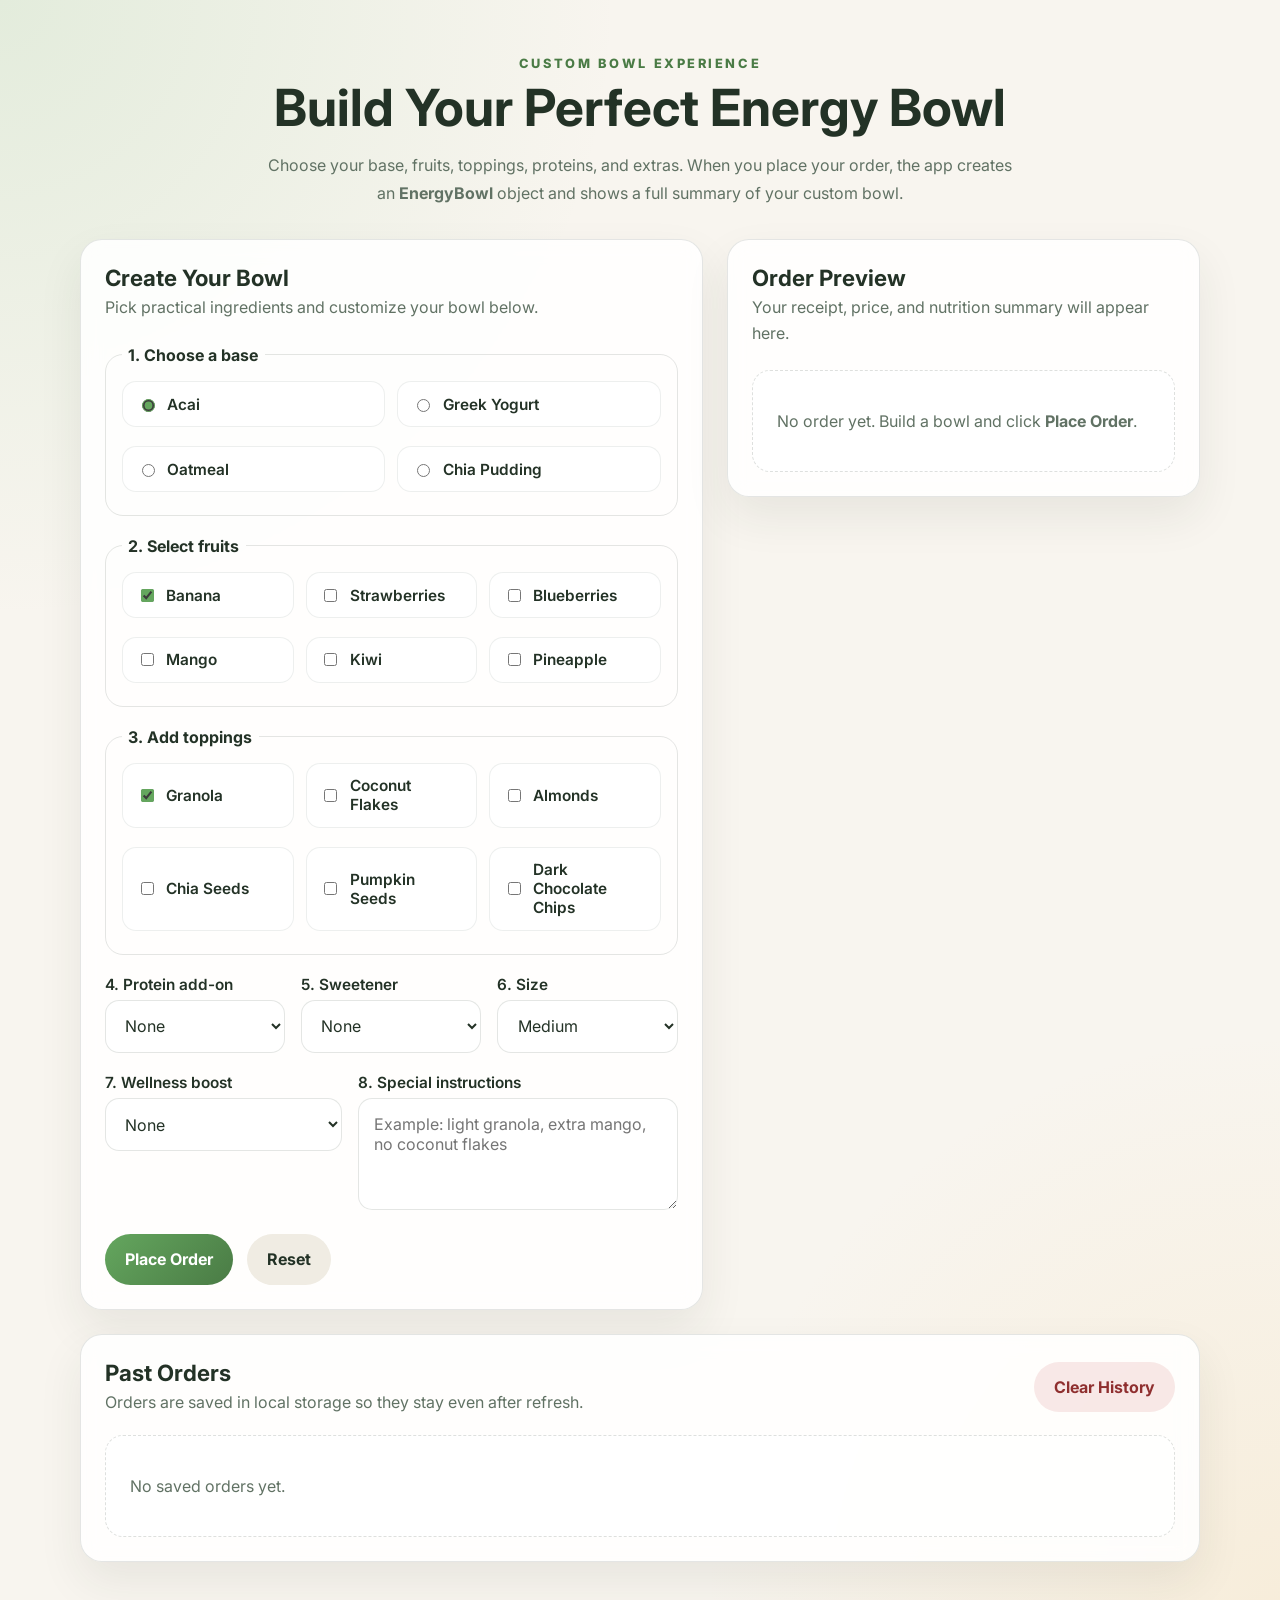
==== energy bowl builder/index.html @ dab5ef54 "Added Bowl Builder" ====
<!DOCTYPE html>
<html lang="en">
<head>
  <meta charset="UTF-8" />
  <meta name="viewport" content="width=device-width, initial-scale=1.0" />
  <title>Energy Bowl Builder</title>
  <link rel="preconnect" href="https://fonts.googleapis.com" />
  <link rel="preconnect" href="https://fonts.gstatic.com" crossorigin />
  <link href="https://fonts.googleapis.com/css2?family=Inter:wght@400;500;600;700;800&display=swap" rel="stylesheet" />
  <link rel="stylesheet" href="styles.css" />
</head>
<body>
  <header class="hero">
    <div class="hero__content wrapper">
      <p class="eyebrow">Custom Bowl Experience</p>
      <h1>Build Your Perfect Energy Bowl</h1>
      <p class="hero__text">
        Choose your base, fruits, toppings, proteins, and extras. When you place your order,
        the app creates an <strong>EnergyBowl</strong> object and shows a full summary of your custom bowl.
      </p>
    </div>
  </header>

  <main class="wrapper main-grid">
    <section class="panel form-panel" aria-labelledby="order-form-heading">
      <div class="panel__header">
        <h2 id="order-form-heading">Create Your Bowl</h2>
        <p>Pick practical ingredients and customize your bowl below.</p>
      </div>

      <form id="bowlForm" class="order-form">
        <fieldset>
          <legend>1. Choose a base</legend>
          <div class="options-grid options-grid--two">
            <label class="choice-card">
              <input type="radio" name="base" value="Acai" checked />
              <span>Acai</span>
            </label>
            <label class="choice-card">
              <input type="radio" name="base" value="Greek Yogurt" />
              <span>Greek Yogurt</span>
            </label>
            <label class="choice-card">
              <input type="radio" name="base" value="Oatmeal" />
              <span>Oatmeal</span>
            </label>
            <label class="choice-card">
              <input type="radio" name="base" value="Chia Pudding" />
              <span>Chia Pudding</span>
            </label>
          </div>
        </fieldset>

        <fieldset>
          <legend>2. Select fruits</legend>
          <div class="options-grid">
            <label><input type="checkbox" name="fruits" value="Banana" checked /> Banana</label>
            <label><input type="checkbox" name="fruits" value="Strawberries" /> Strawberries</label>
            <label><input type="checkbox" name="fruits" value="Blueberries" /> Blueberries</label>
            <label><input type="checkbox" name="fruits" value="Mango" /> Mango</label>
            <label><input type="checkbox" name="fruits" value="Kiwi" /> Kiwi</label>
            <label><input type="checkbox" name="fruits" value="Pineapple" /> Pineapple</label>
          </div>
        </fieldset>

        <fieldset>
          <legend>3. Add toppings</legend>
          <div class="options-grid">
            <label><input type="checkbox" name="toppings" value="Granola" checked /> Granola</label>
            <label><input type="checkbox" name="toppings" value="Coconut Flakes" /> Coconut Flakes</label>
            <label><input type="checkbox" name="toppings" value="Almonds" /> Almonds</label>
            <label><input type="checkbox" name="toppings" value="Chia Seeds" /> Chia Seeds</label>
            <label><input type="checkbox" name="toppings" value="Pumpkin Seeds" /> Pumpkin Seeds</label>
            <label><input type="checkbox" name="toppings" value="Dark Chocolate Chips" /> Dark Chocolate Chips</label>
          </div>
        </fieldset>

        <div class="form-row three-col">
          <div>
            <label for="protein">4. Protein add-on</label>
            <select id="protein" name="protein">
              <option value="None">None</option>
              <option value="Vanilla Protein">Vanilla Protein</option>
              <option value="Chocolate Protein">Chocolate Protein</option>
              <option value="Peanut Butter">Peanut Butter</option>
              <option value="Almond Butter">Almond Butter</option>
            </select>
          </div>

          <div>
            <label for="sweetener">5. Sweetener</label>
            <select id="sweetener" name="sweetener">
              <option value="None">None</option>
              <option value="Honey">Honey</option>
              <option value="Maple Syrup">Maple Syrup</option>
              <option value="Agave">Agave</option>
              <option value="Stevia">Stevia</option>
            </select>
          </div>

          <div>
            <label for="size">6. Size</label>
            <select id="size" name="size">
              <option value="Small">Small</option>
              <option value="Medium" selected>Medium</option>
              <option value="Large">Large</option>
            </select>
          </div>
        </div>

        <div class="form-row two-col">
          <div>
            <label for="boost">7. Wellness boost</label>
            <select id="boost" name="boost">
              <option value="None">None</option>
              <option value="Matcha">Matcha</option>
              <option value="Collagen">Collagen</option>
              <option value="Flax">Flax</option>
              <option value="Cacao Nibs">Cacao Nibs</option>
            </select>
          </div>

          <div>
            <label for="instructions">8. Special instructions</label>
            <textarea id="instructions" name="instructions" rows="4" placeholder="Example: light granola, extra mango, no coconut flakes"></textarea>
          </div>
        </div>

        <div class="button-row">
          <button type="submit" class="btn btn--primary">Place Order</button>
          <button type="reset" class="btn btn--secondary" id="resetBtn">Reset</button>
        </div>
      </form>
    </section>

    <aside class="panel output-panel" aria-labelledby="receipt-heading">
      <div class="panel__header">
        <h2 id="receipt-heading">Order Preview</h2>
        <p>Your receipt, price, and nutrition summary will appear here.</p>
      </div>

      <div id="orderOutput" class="empty-state">
        <p>No order yet. Build a bowl and click <strong>Place Order</strong>.</p>
      </div>
    </aside>
  </main>

  <section class="wrapper history-section">
    <div class="panel">
      <div class="panel__header history-header">
        <div>
          <h2>Past Orders</h2>
          <p>Orders are saved in local storage so they stay even after refresh.</p>
        </div>
        <button class="btn btn--danger" id="clearHistoryBtn" type="button">Clear History</button>
      </div>
      <div id="pastOrders" class="history-list empty-state">
        <p>No saved orders yet.</p>
      </div>
    </div>
  </section>

  <script src="script.js"></script>
</body>
</html>
---- energy bowl builder/styles.css ----
:root {
  --bg: #f8f5ef;
  --panel: rgba(255, 255, 255, 0.88);
  --panel-border: rgba(32, 55, 41, 0.12);
  --text: #233226;
  --muted: #617264;
  --accent: #64a65e;
  --accent-dark: #4a7b45;
  --secondary: #f0ece3;
  --danger: #c44d4d;
  --shadow: 0 20px 45px rgba(32, 55, 41, 0.08);
  --radius: 22px;
}

* {
  box-sizing: border-box;
}

html {
  scroll-behavior: smooth;
}

body {
  margin: 0;
  font-family: "Inter", Arial, sans-serif;
  color: var(--text);
  background:
    radial-gradient(circle at top left, rgba(132, 195, 133, 0.18), transparent 30%),
    radial-gradient(circle at bottom right, rgba(242, 200, 124, 0.18), transparent 28%),
    var(--bg);
}

img {
  max-width: 100%;
  display: block;
}

.wrapper {
  width: min(1120px, calc(100% - 2rem));
  margin: 0 auto;
}

.hero {
  padding: 3.5rem 0 2rem;
}

.hero__content {
  text-align: center;
}

.eyebrow {
  margin: 0 0 0.65rem;
  text-transform: uppercase;
  letter-spacing: 0.2em;
  font-size: 0.8rem;
  font-weight: 800;
  color: var(--accent-dark);
}

.hero h1 {
  margin: 0;
  font-size: clamp(2.1rem, 4vw, 3.5rem);
  line-height: 1.05;
}

.hero__text {
  width: min(760px, 100%);
  margin: 1rem auto 0;
  line-height: 1.75;
  color: var(--muted);
}

.main-grid {
  display: grid;
  gap: 1.5rem;
  grid-template-columns: 1.25fr 0.95fr;
  align-items: start;
}

.panel {
  background: var(--panel);
  backdrop-filter: blur(10px);
  border: 1px solid var(--panel-border);
  border-radius: var(--radius);
  box-shadow: var(--shadow);
  padding: 1.5rem;
}

.panel__header h2 {
  margin: 0 0 0.25rem;
  font-size: 1.4rem;
}

.panel__header p {
  margin: 0;
  color: var(--muted);
  line-height: 1.6;
}

.order-form {
  margin-top: 1.5rem;
  display: grid;
  gap: 1.25rem;
}

fieldset {
  margin: 0;
  padding: 1rem;
  border: 1px solid rgba(35, 50, 38, 0.12);
  border-radius: 18px;
}

legend {
  padding: 0 0.4rem;
  font-weight: 700;
}

.options-grid {
  display: grid;
  gap: 0.75rem;
  grid-template-columns: repeat(auto-fit, minmax(150px, 1fr));
}

.options-grid--two {
  grid-template-columns: repeat(2, minmax(0, 1fr));
}

.choice-card,
.options-grid label,
.form-row label {
  font-size: 0.96rem;
}

.choice-card {
  display: flex;
  align-items: center;
  gap: 0.65rem;
  padding: 0.95rem 1rem;
  border-radius: 16px;
  background: #fff;
  border: 1px solid rgba(35, 50, 38, 0.1);
  cursor: pointer;
  transition: transform 0.2s ease, border-color 0.2s ease, box-shadow 0.2s ease;
}

.choice-card:hover,
.options-grid label:hover {
  transform: translateY(-1px);
}

.options-grid label {
  display: flex;
  align-items: center;
  gap: 0.6rem;
  padding: 0.8rem 0.85rem;
  border-radius: 14px;
  background: #fff;
  border: 1px solid rgba(35, 50, 38, 0.08);
  cursor: pointer;
  transition: transform 0.2s ease, border-color 0.2s ease;
}

input[type="radio"],
input[type="checkbox"] {
  accent-color: var(--accent);
}

.form-row {
  display: grid;
  gap: 1rem;
}

.two-col {
  grid-template-columns: 1fr 1.35fr;
}

.three-col {
  grid-template-columns: repeat(3, 1fr);
}

label {
  display: block;
  font-weight: 600;
  margin-bottom: 0.4rem;
}

select,
textarea {
  width: 100%;
  border: 1px solid rgba(35, 50, 38, 0.12);
  border-radius: 14px;
  padding: 0.9rem 0.95rem;
  font: inherit;
  background: #fff;
  color: var(--text);
}

textarea {
  resize: vertical;
  min-height: 112px;
}

.button-row {
  display: flex;
  gap: 0.85rem;
  flex-wrap: wrap;
}

.btn {
  border: 0;
  border-radius: 999px;
  padding: 0.95rem 1.25rem;
  font: inherit;
  font-weight: 700;
  cursor: pointer;
  transition: transform 0.2s ease, opacity 0.2s ease;
}

.btn:hover {
  transform: translateY(-1px);
}

.btn--primary {
  background: linear-gradient(135deg, var(--accent), var(--accent-dark));
  color: #fff;
}

.btn--secondary {
  background: var(--secondary);
  color: var(--text);
}

.btn--danger {
  background: rgba(196, 77, 77, 0.12);
  color: #8f2f2f;
}

.output-panel {
  position: sticky;
  top: 1rem;
}

.empty-state {
  margin-top: 1.5rem;
  padding: 1.5rem;
  border-radius: 18px;
  border: 1px dashed rgba(35, 50, 38, 0.15);
  color: var(--muted);
  background: rgba(255, 255, 255, 0.65);
}

.receipt {
  margin-top: 1.5rem;
  display: grid;
  gap: 1rem;
  animation: fadeUp 0.45s ease;
}

.receipt__visual {
  min-height: 165px;
  display: grid;
  place-items: center;
  font-size: 4.5rem;
  border-radius: 20px;
  background: linear-gradient(135deg, rgba(100, 166, 94, 0.15), rgba(242, 200, 124, 0.18));
}

.receipt__title {
  display: flex;
  justify-content: space-between;
  align-items: center;
  gap: 1rem;
}

.price-badge {
  padding: 0.5rem 0.85rem;
  border-radius: 999px;
  background: rgba(100, 166, 94, 0.12);
  color: var(--accent-dark);
  font-weight: 800;
}

.receipt__section {
  background: #fff;
  border: 1px solid rgba(35, 50, 38, 0.08);
  border-radius: 18px;
  padding: 1rem;
}

.receipt__section h3 {
  margin-top: 0;
  margin-bottom: 0.6rem;
  font-size: 1rem;
}

.receipt__section p,
.receipt__section li {
  line-height: 1.65;
}

.receipt__section ul {
  padding-left: 1.1rem;
  margin: 0;
}

.history-section {
  padding: 1.5rem 0 3rem;
}

.history-header {
  display: flex;
  justify-content: space-between;
  align-items: center;
  gap: 1rem;
}

.history-list {
  margin-top: 1.25rem;
  display: grid;
  gap: 1rem;
}

.history-card {
  background: #fff;
  border: 1px solid rgba(35, 50, 38, 0.08);
  border-radius: 18px;
  padding: 1rem;
  animation: fadeUp 0.35s ease;
}

.history-card__top {
  display: flex;
  justify-content: space-between;
  gap: 1rem;
  align-items: center;
}

.history-card h3 {
  margin: 0 0 0.35rem;
}

.history-card p {
  margin: 0.2rem 0;
  color: var(--muted);
  line-height: 1.6;
}

.muted {
  color: var(--muted);
}

@keyframes fadeUp {
  from {
    opacity: 0;
    transform: translateY(12px);
  }
  to {
    opacity: 1;
    transform: translateY(0);
  }
}

@media (max-width: 900px) {
  .main-grid,
  .three-col,
  .two-col {
    grid-template-columns: 1fr;
  }

  .output-panel {
    position: static;
  }

  .history-header,
  .receipt__title,
  .button-row {
    flex-direction: column;
    align-items: stretch;
  }

  .options-grid--two {
    grid-template-columns: 1fr;
  }
}
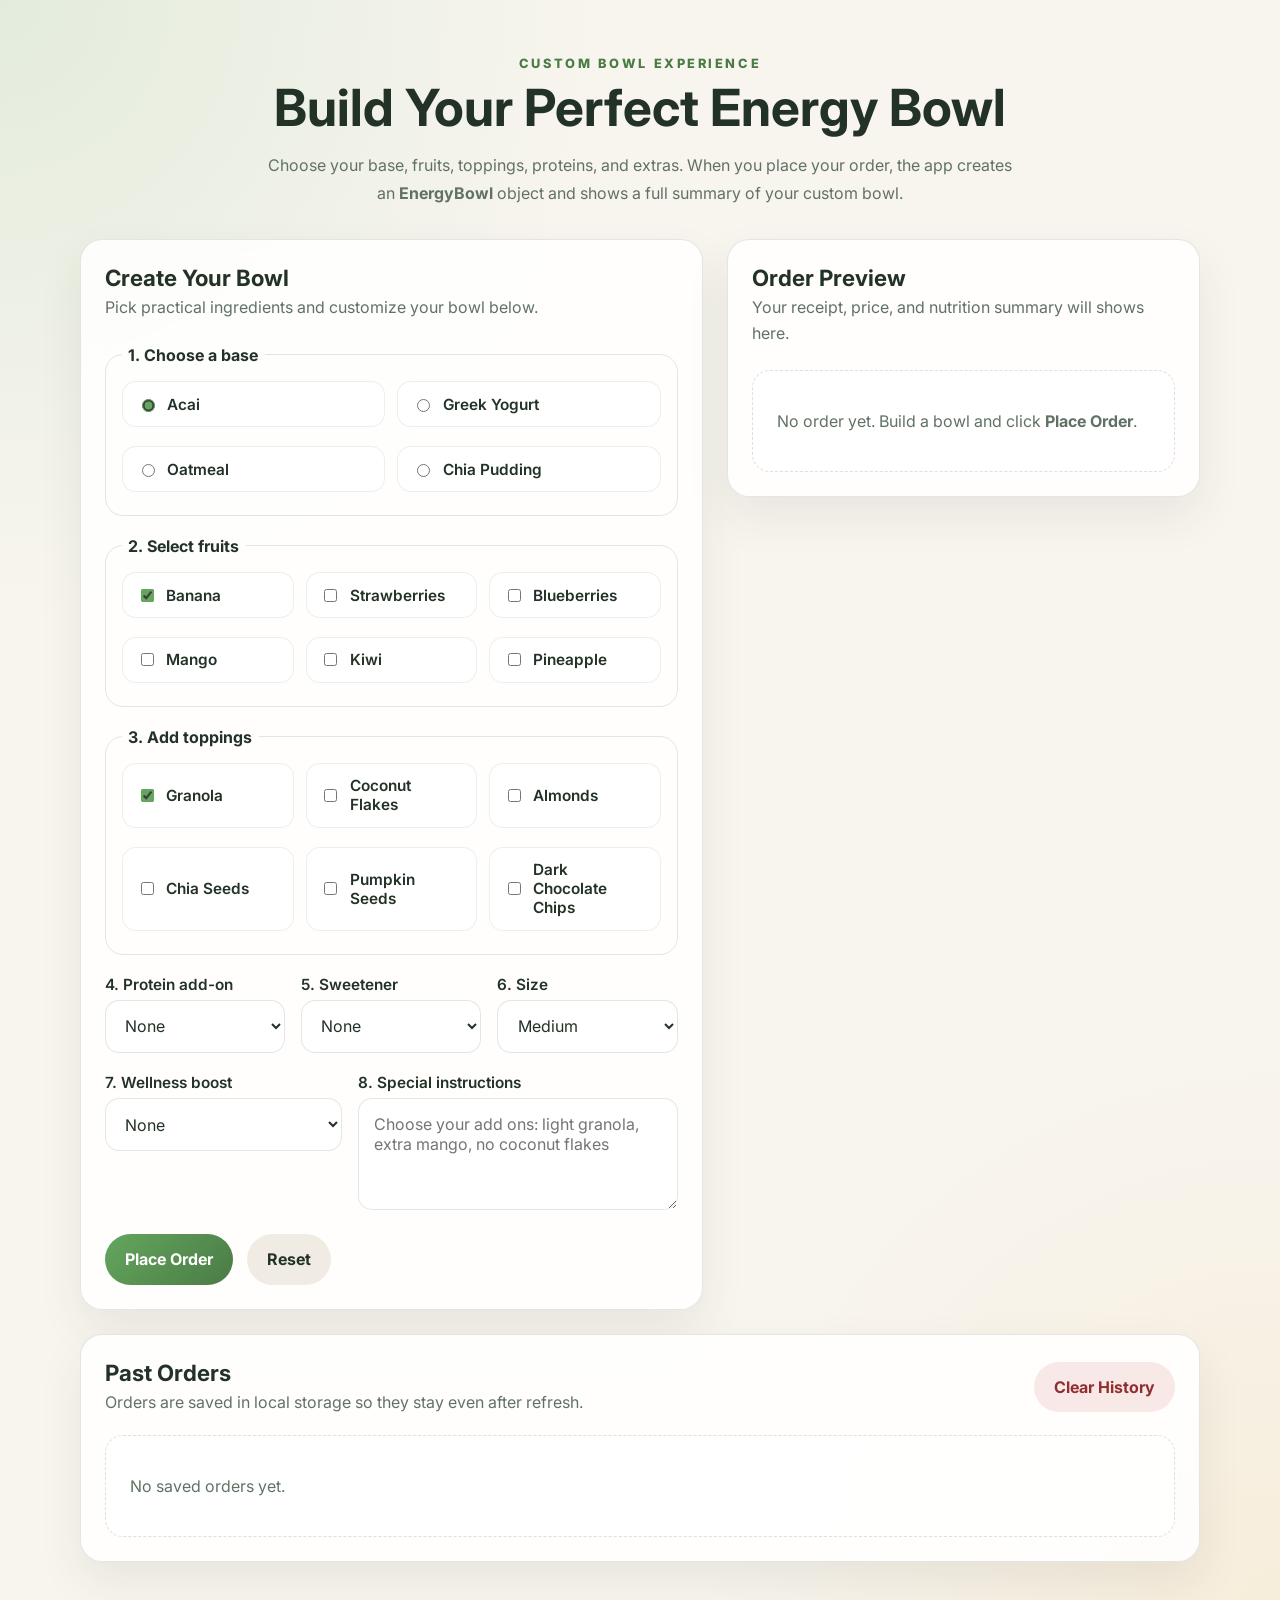
==== commit eddf7aba: "I just organized it and made some little changes." ====
--- a/energy bowl builder/index.html
+++ b/energy bowl builder/index.html
@@ -122,7 +122,7 @@
 
           <div>
             <label for="instructions">8. Special instructions</label>
-            <textarea id="instructions" name="instructions" rows="4" placeholder="Example: light granola, extra mango, no coconut flakes"></textarea>
+            <textarea id="instructions" name="instructions" rows="4" placeholder="Choose your add ons: light granola, extra mango, no coconut flakes"></textarea>
           </div>
         </div>
 
@@ -136,7 +136,7 @@
     <aside class="panel output-panel" aria-labelledby="receipt-heading">
       <div class="panel__header">
         <h2 id="receipt-heading">Order Preview</h2>
-        <p>Your receipt, price, and nutrition summary will appear here.</p>
+        <p>Your receipt, price, and nutrition summary will shows here.</p>
       </div>
 
       <div id="orderOutput" class="empty-state">
